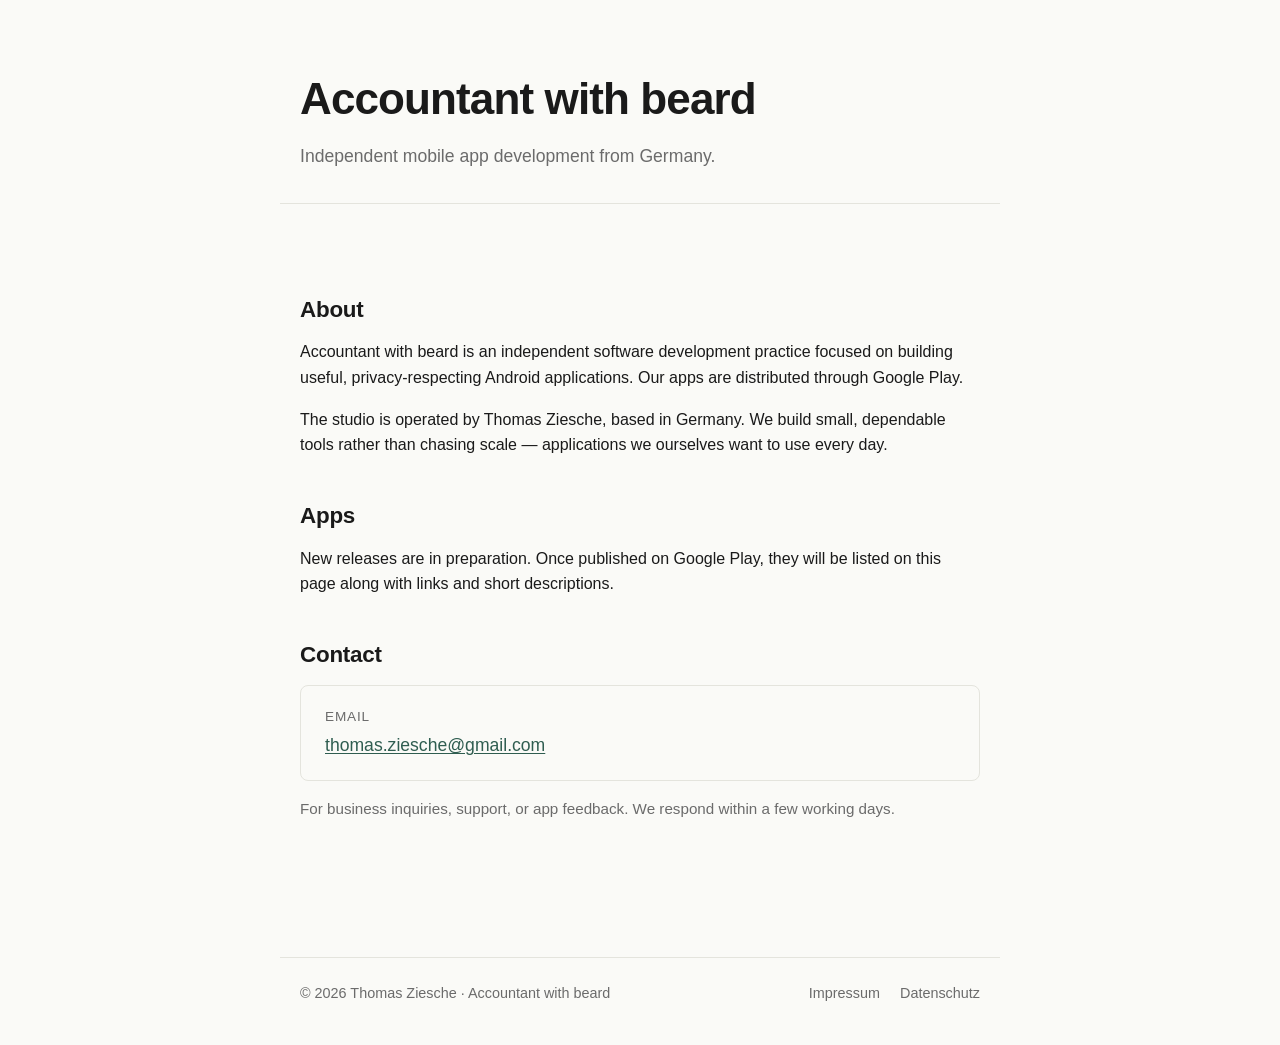
==== index.html @ 0034704a "Initial landing page for Accountant with beard - index.html: hero, about, apps placeholder, contact " ====
<!DOCTYPE html>
<html lang="en">
<head>
  <meta charset="UTF-8" />
  <meta name="viewport" content="width=device-width, initial-scale=1.0" />
  <meta name="description" content="Accountant with beard — independent mobile app development based in Germany. Building Android apps published on Google Play." />
  <meta name="robots" content="index, follow" />
  <title>Accountant with beard — Mobile App Development</title>
  <link rel="stylesheet" href="styles.css" />
  <link rel="canonical" href="https://thomasziesche-star.github.io/" />
</head>
<body>
  <header class="hero">
    <h1>Accountant with beard</h1>
    <p class="tagline">Independent mobile app development from Germany.</p>
  </header>

  <main>
    <section id="about">
      <h2>About</h2>
      <p>
        Accountant with beard is an independent software development practice
        focused on building useful, privacy-respecting Android applications.
        Our apps are distributed through Google Play.
      </p>
      <p>
        The studio is operated by Thomas Ziesche, based in Germany. We build
        small, dependable tools rather than chasing scale — applications we
        ourselves want to use every day.
      </p>
    </section>

    <section id="apps">
      <h2>Apps</h2>
      <p>
        New releases are in preparation. Once published on Google Play, they
        will be listed on this page along with links and short descriptions.
      </p>
    </section>

    <section id="contact">
      <h2>Contact</h2>
      <div class="contact-block">
        <span class="label">Email</span>
        <span class="email">
          <a id="contact-email"
             href="#"
             data-user="thomas.ziesche"
             data-domain="gmail.com">
            (enable JavaScript to view)
          </a>
        </span>
      </div>
      <p style="margin-top: 1rem; color: var(--muted); font-size: 0.95rem;">
        For business inquiries, support, or app feedback. We respond within a
        few working days.
      </p>
    </section>
  </main>

  <footer>
    <span>&copy; <span id="year">2026</span> Thomas Ziesche &middot; Accountant with beard</span>
    <nav>
      <a href="impressum.html">Impressum</a>
      <a href="datenschutz.html">Datenschutz</a>
    </nav>
  </footer>

  <script>
    // Email obfuscation: assemble at runtime so naive scrapers don't see it.
    (function () {
      var a = document.getElementById('contact-email');
      if (!a) return;
      var addr = a.dataset.user + '@' + a.dataset.domain;
      a.href = 'mailto:' + addr;
      a.textContent = addr;
    })();
    // Auto-update copyright year.
    document.getElementById('year').textContent = new Date().getFullYear();
  </script>
</body>
</html>
---- styles.css ----
/* Accountant with beard — Landing Page Styles
   Plain CSS, mobile-first, no framework. */

:root {
  --bg: #fafaf7;
  --fg: #1a1a1a;
  --muted: #6b6b6b;
  --accent: #2f5d50;
  --accent-hover: #1f3f37;
  --border: #e4e4dd;
  --max-width: 720px;
}

@media (prefers-color-scheme: dark) {
  :root {
    --bg: #14140f;
    --fg: #f0f0e8;
    --muted: #9a9a92;
    --accent: #7fb09f;
    --accent-hover: #a3c9bc;
    --border: #2a2a24;
  }
}

* {
  box-sizing: border-box;
}

html {
  font-size: 16px;
  scroll-behavior: smooth;
}

body {
  margin: 0;
  padding: 0;
  background: var(--bg);
  color: var(--fg);
  font-family: -apple-system, BlinkMacSystemFont, "Segoe UI", Roboto,
    "Helvetica Neue", Arial, sans-serif;
  line-height: 1.6;
  -webkit-font-smoothing: antialiased;
  -moz-osx-font-smoothing: grayscale;
}

main, article {
  max-width: var(--max-width);
  margin: 0 auto;
  padding: 3rem 1.25rem 2rem;
}

header.hero {
  max-width: var(--max-width);
  margin: 0 auto;
  padding: 4rem 1.25rem 2rem;
  border-bottom: 1px solid var(--border);
}

header.hero h1 {
  font-size: 2.25rem;
  margin: 0 0 0.5rem;
  letter-spacing: -0.02em;
  font-weight: 700;
}

header.hero .tagline {
  color: var(--muted);
  font-size: 1.1rem;
  margin: 0;
}

section {
  margin: 2.5rem 0;
}

h2 {
  font-size: 1.4rem;
  margin: 0 0 0.75rem;
  letter-spacing: -0.01em;
}

h3 {
  font-size: 1.1rem;
  margin: 1.25rem 0 0.5rem;
}

p {
  margin: 0 0 1rem;
}

a {
  color: var(--accent);
  text-decoration: underline;
  text-underline-offset: 2px;
}

a:hover {
  color: var(--accent-hover);
}

.contact-block {
  background: transparent;
  border: 1px solid var(--border);
  border-radius: 8px;
  padding: 1.25rem 1.5rem;
}

.contact-block .label {
  display: block;
  font-size: 0.85rem;
  color: var(--muted);
  text-transform: uppercase;
  letter-spacing: 0.06em;
  margin-bottom: 0.25rem;
}

.contact-block .email {
  font-size: 1.1rem;
  font-weight: 500;
}

footer {
  max-width: var(--max-width);
  margin: 4rem auto 0;
  padding: 1.5rem 1.25rem 2.5rem;
  border-top: 1px solid var(--border);
  color: var(--muted);
  font-size: 0.9rem;
  display: flex;
  flex-wrap: wrap;
  gap: 1rem;
  justify-content: space-between;
  align-items: center;
}

footer nav {
  display: flex;
  gap: 1.25rem;
}

footer a {
  color: var(--muted);
  text-decoration: none;
}

footer a:hover {
  color: var(--fg);
  text-decoration: underline;
}

.legal address {
  font-style: normal;
  margin: 0.5rem 0 1.5rem;
  white-space: pre-line;
  line-height: 1.7;
}

.legal h2 {
  margin-top: 2rem;
}

.back-link {
  display: inline-block;
  margin-bottom: 2rem;
  font-size: 0.95rem;
}

@media (min-width: 640px) {
  header.hero h1 {
    font-size: 2.75rem;
  }
}
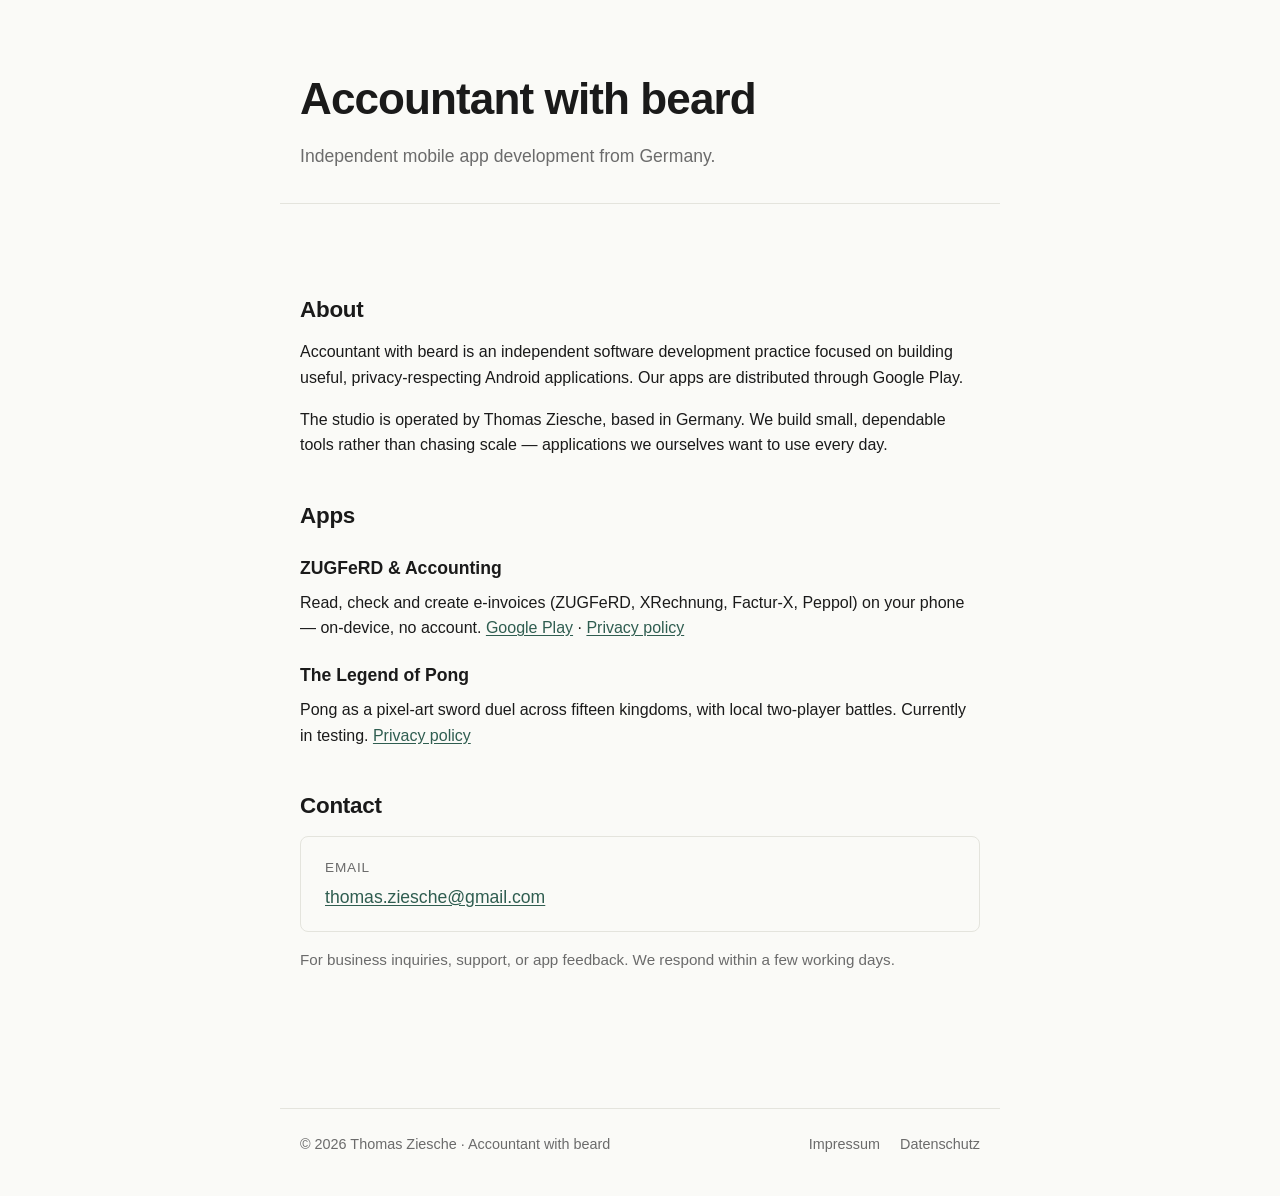
==== commit 5872532b: "Add per-app privacy policies for ZUGFeRD & Accounting and The Legend of Pong The ZUGFeRD store listi" ====
--- a/index.html
+++ b/index.html
@@ -32,9 +32,18 @@
 
     <section id="apps">
       <h2>Apps</h2>
+      <h3>ZUGFeRD &amp; Accounting</h3>
       <p>
-        New releases are in preparation. Once published on Google Play, they
-        will be listed on this page along with links and short descriptions.
+        Read, check and create e-invoices (ZUGFeRD, XRechnung, Factur-X,
+        Peppol) on your phone &mdash; on-device, no account.
+        <a href="https://play.google.com/store/apps/details?id=com.ziesche.peppolreader">Google Play</a>
+        &middot; <a href="datenschutz-zugferd.html">Privacy policy</a>
+      </p>
+      <h3>The Legend of Pong</h3>
+      <p>
+        Pong as a pixel-art sword duel across fifteen kingdoms, with local
+        two-player battles. Currently in testing.
+        <a href="datenschutz-legend-of-pong.html">Privacy policy</a>
       </p>
     </section>
 
